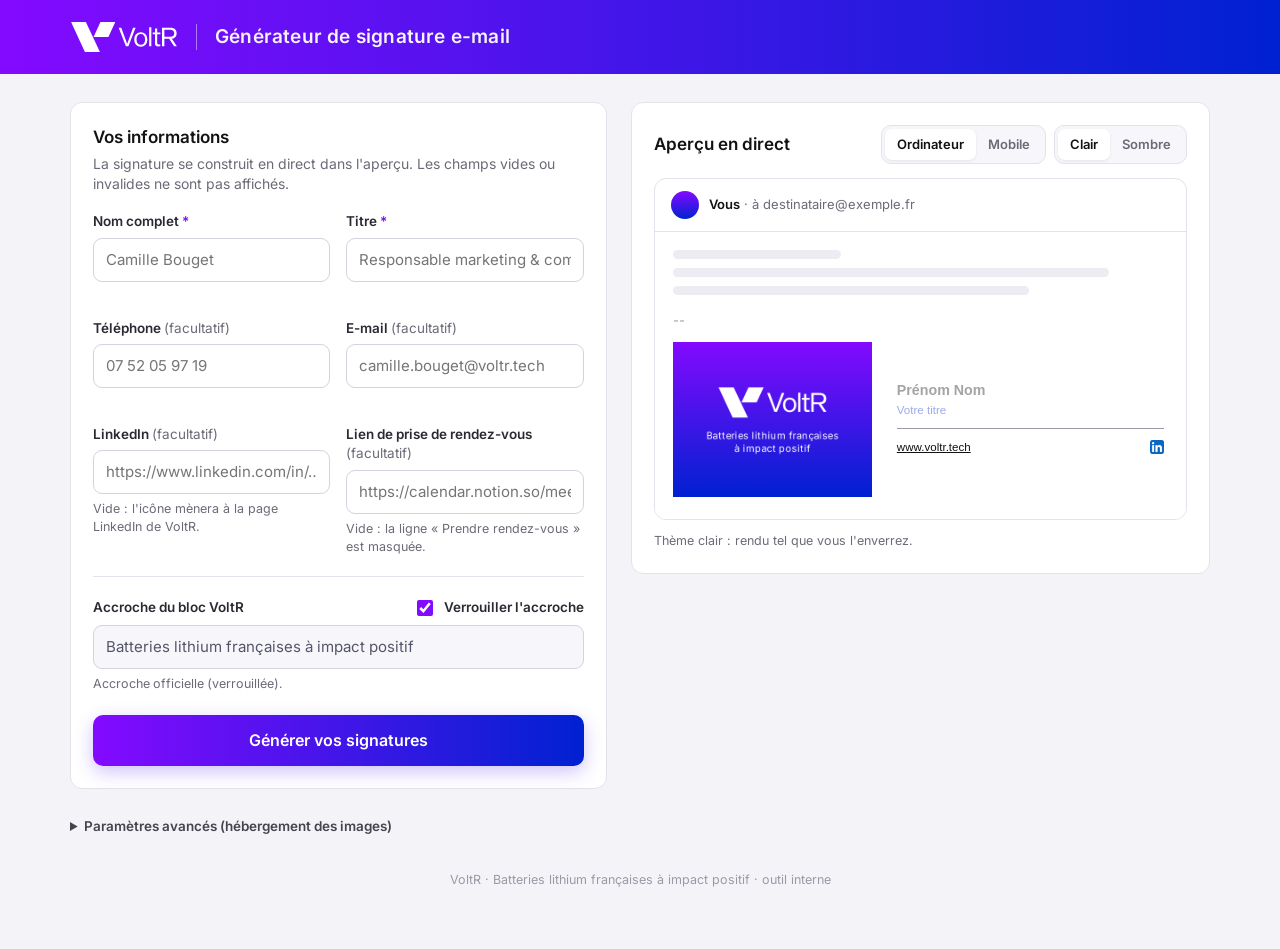
==== index.html @ ef60e215 "Générateur de signature e-mail VoltR - index.html autonome : formulaire, aperçu en direct (ordinateu" ====
<!doctype html>
<html lang="fr">
<head>
<meta charset="utf-8">
<meta name="viewport" content="width=device-width, initial-scale=1">
<title>VoltR · Générateur de signature</title>
<style id="embedded-fonts">
@font-face{font-family:"VoltR Inter";font-style:normal;font-weight:400;font-display:swap;src:url([data-uri]) format("woff2")}
@font-face{font-family:"VoltR Inter";font-style:normal;font-weight:600;font-display:swap;src:url([data-uri]) format("woff2")}
</style>
<link rel="icon" type="image/png" href="[data-uri]">
<style>
  :root{
    --violet:#840AFF; --blue:#0021D1; --ink:#121212;
    --grad:linear-gradient(180deg,#840AFF 0%,#0021D1 100%);
    --grad-h:linear-gradient(90deg,#840AFF 0%,#0021D1 100%);
    --bg:#F4F4F8; --card:#FFFFFF; --line:#E2E2EA; --muted:#6B6B78; --soft:#F7F7FB;
    --ok:#0E8A4F; --warn:#B25E00; --err:#C4221F;
    --radius:12px;
  }
  *{box-sizing:border-box}
  html,body{margin:0}
  body{background:var(--bg);color:var(--ink);font-family:"VoltR Inter",-apple-system,BlinkMacSystemFont,"Segoe UI",Helvetica,Arial,sans-serif;font-size:15px;line-height:1.45;-webkit-font-smoothing:antialiased}
  a{color:var(--blue)}
  button{font:inherit}

  /* ---------- Header ---------- */
  .top{background:var(--grad-h);color:#fff}
  .top-in{max-width:1180px;margin:0 auto;padding:22px 20px;display:flex;align-items:center;gap:18px;flex-wrap:wrap}
  .top svg{height:30px;width:auto;display:block}
  .top h1{margin:0;font-size:19px;font-weight:600;letter-spacing:.2px;opacity:.95}
  .top .sep{width:1px;height:26px;background:rgba(255,255,255,.45)}
  @media (max-width:560px){.top .sep{display:none}.top h1{font-size:17px}}

  /* ---------- Layout ---------- */
  .wrap{max-width:1180px;margin:0 auto;padding:28px 20px 60px}
  .grid{display:grid;grid-template-columns:minmax(0,1fr) minmax(0,1.08fr);gap:24px;align-items:start}
  @media (max-width:980px){.grid{grid-template-columns:minmax(0,1fr)}}
  .card{background:var(--card);border:1px solid var(--line);border-radius:var(--radius);padding:22px}
  .card h2{margin:0 0 4px;font-size:17px;font-weight:600}
  .card .lead{margin:0 0 18px;color:var(--muted);font-size:14px}
  .sticky{position:sticky;top:16px}
  @media (max-width:980px){.sticky{position:static}}

  /* ---------- Form ---------- */
  .fields{display:grid;grid-template-columns:1fr 1fr;gap:14px 16px}
  @media (max-width:560px){.fields{grid-template-columns:1fr}}
  .f{display:flex;flex-direction:column;gap:6px;min-width:0}
  .f.full{grid-column:1/-1}
  .f label{font-size:13.5px;font-weight:600;color:#2A2A33}
  .f label .req{color:var(--violet)}
  .f label .opt{font-weight:400;color:var(--muted)}
  .f input[type=text],.f input[type=email],.f input[type=tel],.f input[type=url]{width:100%;border:1px solid #D3D3DD;border-radius:9px;padding:10px 12px;font:inherit;color:var(--ink);background:#fff;transition:border-color .15s,box-shadow .15s}
  .f input:focus{outline:none;border-color:var(--violet);box-shadow:0 0 0 3px rgba(132,10,255,.14)}
  .f input:disabled{background:var(--soft);color:#55556A}
  .f input.bad{border-color:#E7A29F}
  .hint{font-size:12.5px;color:var(--muted);min-height:17px}
  .hint.ok{color:var(--ok)} .hint.warn{color:var(--warn)} .hint.err{color:var(--err)}
  .divider{height:1px;background:var(--line);margin:20px 0}
  .baseline-head{display:flex;align-items:center;justify-content:space-between;gap:12px;flex-wrap:wrap}
  .lock{display:inline-flex;align-items:center;gap:8px;font-size:13.5px;color:#2A2A33;cursor:pointer;user-select:none}
  .lock input{width:16px;height:16px;accent-color:var(--violet)}
  .counter{font-variant-numeric:tabular-nums}
  .host-status{margin-top:10px;padding:10px 12px;border-radius:9px;font-size:13px;display:none}
  .host-status.show{display:block}
  .host-status.warn{background:#FFF6E8;border:1px solid #F3D3A1;color:#6B3D00}
  .host-status.ok{background:#EAF7F0;border:1px solid #BFE5CF;color:#0B5A35}
  .host-status .row{display:flex;gap:10px;align-items:center;justify-content:space-between;flex-wrap:wrap;margin-top:6px}

  .btn{display:inline-flex;align-items:center;justify-content:center;gap:8px;border-radius:10px;border:1px solid #D3D3DD;background:#fff;color:var(--ink);padding:10px 14px;font-weight:600;font-size:14px;cursor:pointer;transition:transform .08s,box-shadow .15s,background .15s;text-decoration:none;white-space:nowrap}
  .btn:hover{background:var(--soft)}
  .btn:active{transform:translateY(1px)}
  .btn.primary{background:var(--grad-h);border:0;color:#fff;box-shadow:0 6px 18px rgba(66,20,230,.25)}
  .btn.primary:hover{filter:brightness(1.06)}
  .btn.big{width:100%;padding:14px 18px;font-size:16px;margin-top:22px}
  .btn.small{padding:7px 11px;font-size:13px}
  .btn svg{width:16px;height:16px}

  /* ---------- Preview ---------- */
  .pv-toolbar{display:flex;justify-content:space-between;align-items:center;gap:10px;flex-wrap:wrap;margin-bottom:14px}
  .seg{display:inline-flex;background:var(--soft);border:1px solid var(--line);border-radius:10px;padding:3px}
  .seg button{border:0;background:transparent;padding:6px 12px;border-radius:7px;font-size:13px;font-weight:600;color:var(--muted);cursor:pointer}
  .seg button[aria-pressed=true]{background:#fff;color:var(--ink);box-shadow:0 1px 3px rgba(0,0,0,.08)}
  .mail{border:1px solid var(--line);border-radius:12px;overflow:hidden;transition:background .25s,border-color .25s}
  .mail-head{display:flex;align-items:center;gap:10px;padding:12px 16px;border-bottom:1px solid var(--line);font-size:13px;color:var(--muted)}
  .mail-head .dot{width:28px;height:28px;border-radius:50%;background:var(--grad);flex:none}
  .mail-head b{color:var(--ink);font-weight:600}
  .mail-body{padding:18px 18px 22px;background:#fff;transition:background .25s}
  .mail-body .para{height:9px;border-radius:5px;background:#ECECF2;margin:0 0 9px}
  .mail-body .dash{color:#9A9AA6;margin:16px 0 12px;font-size:13px}
  .pv-scroll{overflow-x:auto}
  .pv-frame{display:block;margin:0 auto}
  .pv-frame.mobile{width:360px;max-width:100%;border:1px solid var(--line);border-radius:22px;padding:18px 8px;background:inherit}
  .mail.dark{background:#1B1B1F;border-color:#2C2C33}
  .mail.dark .mail-head{border-color:#2C2C33;color:#9A9AA6}
  .mail.dark .mail-head b{color:#EDEDF2}
  .mail.dark .mail-body{background:#1F1F23}
  .mail.dark .mail-body .para{background:#2E2E36}
  .mail.dark .pv-frame.mobile{border-color:#34343C}
  /* Simulation of the colour adaptation performed by Outlook / Spark / Apple Mail in dark mode */
  .mail.dark [data-r=ink],.mail.dark [data-r=ink] a{color:#EDEDF2 !important}
  .mail.dark [data-r=title]{color:#A7B4FF !important}
  .mail.dark [data-r=rule]{border-color:#6E6E7C !important}
  .pv-note{margin:12px 0 0;font-size:12.5px;color:var(--muted)}
  @keyframes appear{from{opacity:0;transform:translateY(4px)}to{opacity:1;transform:none}}
  .pv-new{animation:appear .35s ease-out}
  .ph{opacity:.38}

  /* ---------- Results ---------- */
  #results{margin-top:28px;display:none}
  #results.show{display:block;animation:appear .4s ease-out}
  .tabs{display:flex;gap:6px;flex-wrap:wrap;border-bottom:1px solid var(--line);margin:0 0 18px}
  .tabs button{border:0;background:transparent;padding:10px 14px;font-weight:600;font-size:14px;color:var(--muted);cursor:pointer;border-bottom:2px solid transparent;margin-bottom:-1px}
  .tabs button[aria-selected=true]{color:var(--ink);border-bottom-color:var(--violet)}
  .client-block{display:grid;grid-template-columns:minmax(0,1.35fr) minmax(0,1fr);gap:22px;padding:18px 0;border-top:1px solid var(--line)}
  .client-block:first-child{border-top:0;padding-top:4px}
  @media (max-width:760px){.client-block{grid-template-columns:1fr}}
  .client-block h3{margin:0 0 8px;font-size:15.5px}
  .client-block ol{margin:0;padding-left:20px}
  .client-block li{margin:0 0 6px}
  .client-block .tip{margin:10px 0 0;padding:9px 12px;background:var(--soft);border-radius:9px;font-size:13px;color:#44444F}
  .actions{display:flex;flex-direction:column;gap:9px;align-items:stretch}
  .actions .desc{font-size:12.5px;color:var(--muted);margin:-4px 0 4px}
  kbd{font-family:inherit;font-size:12px;border:1px solid #D3D3DD;border-bottom-width:2px;border-radius:5px;padding:0 5px;background:#fff}
  code{font-family:ui-monospace,SFMono-Regular,Menlo,Consolas,monospace;font-size:12.5px;background:var(--soft);padding:1px 5px;border-radius:5px}
  textarea.code{width:100%;min-height:220px;font-family:ui-monospace,SFMono-Regular,Menlo,Consolas,monospace;font-size:12px;border:1px solid #D3D3DD;border-radius:9px;padding:10px;resize:vertical;color:#2A2A33;background:var(--soft)}
  .banner{display:none;margin:0 0 16px;padding:12px 14px;border-radius:10px;background:#FFF6E8;border:1px solid #F3D3A1;color:#6B3D00;font-size:13.5px}
  .banner.show{display:block}

  /* ---------- Footer / advanced ---------- */
  details.adv{margin-top:28px;font-size:13.5px;color:var(--muted)}
  details.adv summary{cursor:pointer;font-weight:600;color:#44444F}
  details.adv .in{margin-top:12px;display:grid;gap:10px;max-width:760px}
  details.adv .row{display:flex;gap:8px;flex-wrap:wrap}
  details.adv input{flex:1;min-width:260px;border:1px solid #D3D3DD;border-radius:9px;padding:9px 11px;font:inherit;font-size:13.5px}
  footer{margin-top:34px;text-align:center;color:#9A9AA6;font-size:12.5px}

  .toast{position:fixed;left:50%;bottom:24px;transform:translate(-50%,20px);background:#15151A;color:#fff;padding:11px 16px;border-radius:10px;font-size:14px;font-weight:600;opacity:0;pointer-events:none;transition:opacity .2s,transform .2s;z-index:10;max-width:calc(100% - 32px)}
  .toast.show{opacity:1;transform:translate(-50%,0)}
  .toast.err{background:var(--err)}
  .sr{position:absolute;left:-9999px}
</style>
</head>
<body>

<header class="top">
  <div class="top-in">
    <svg viewBox="0 0 1271.3 353.1" role="img" aria-label="VoltR"><use href="#voltr-logo"/></svg>
    <span class="sep" aria-hidden="true"></span>
    <h1>Générateur de signature e-mail</h1>
  </div>
</header>

<svg width="0" height="0" style="position:absolute" aria-hidden="true">
  <defs>
    <clipPath id="voltr-clip"><rect x="13.4" y="1.4" width="524.1" height="350.4"/></clipPath>
    <g id="voltr-logo" fill="#fff">
      <path id="voltr-word"/>
      <g clip-path="url(#voltr-clip)"><path id="voltr-emb1"/><path id="voltr-emb2"/></g>
    </g>
  </defs>
</svg>

<main class="wrap">
  <div class="grid">
    <!-- ================= FORM ================= -->
    <section class="card" aria-labelledby="form-title">
      <h2 id="form-title">Vos informations</h2>
      <p class="lead">La signature se construit en direct dans l'aperçu. Les champs vides ou invalides ne sont pas affichés.</p>

      <form id="form" novalidate autocomplete="on">
        <div class="fields">
          <div class="f">
            <label for="name">Nom complet <span class="req">*</span></label>
            <input type="text" id="name" name="name" maxlength="40" placeholder="Camille Bouget" autocomplete="name" required>
            <div class="hint" id="h-name"></div>
          </div>
          <div class="f">
            <label for="title">Titre <span class="req">*</span></label>
            <input type="text" id="title" name="title" maxlength="60" placeholder="Responsable marketing & communication" autocomplete="organization-title" required>
            <div class="hint" id="h-title"></div>
          </div>
          <div class="f">
            <label for="phone">Téléphone <span class="opt">(facultatif)</span></label>
            <input type="tel" id="phone" name="phone" maxlength="24" placeholder="07 52 05 97 19" autocomplete="tel">
            <div class="hint" id="h-phone"></div>
          </div>
          <div class="f">
            <label for="email">E-mail <span class="opt">(facultatif)</span></label>
            <input type="email" id="email" name="email" maxlength="80" placeholder="camille.bouget@voltr.tech" autocomplete="email">
            <div class="hint" id="h-email"></div>
          </div>
          <div class="f">
            <label for="linkedin">LinkedIn <span class="opt">(facultatif)</span></label>
            <input type="url" id="linkedin" name="linkedin" maxlength="200" placeholder="https://www.linkedin.com/in/…">
            <div class="hint" id="h-linkedin"></div>
          </div>
          <div class="f">
            <label for="rdv">Lien de prise de rendez-vous <span class="opt">(facultatif)</span></label>
            <input type="url" id="rdv" name="rdv" maxlength="300" placeholder="https://calendar.notion.so/meet/…">
            <div class="hint" id="h-rdv"></div>
          </div>
        </div>

        <div class="divider"></div>

        <div class="f full">
          <div class="baseline-head">
            <label for="baseline">Accroche du bloc VoltR</label>
            <label class="lock"><input type="checkbox" id="lock" checked> Verrouiller l'accroche</label>
          </div>
          <input type="text" id="baseline" name="baseline" disabled>
          <div class="hint" id="h-baseline"></div>
          <div class="host-status" id="baseline-status" role="status"></div>
        </div>

        <button type="submit" class="btn primary big" id="generate">Générer vos signatures</button>
      </form>
    </section>

    <!-- ================= PREVIEW ================= -->
    <section class="card sticky" aria-labelledby="pv-title">
      <div class="pv-toolbar">
        <h2 id="pv-title" style="margin:0">Aperçu en direct</h2>
        <div style="display:flex;gap:8px;flex-wrap:wrap">
          <div class="seg" role="group" aria-label="Format">
            <button type="button" data-device="desktop" aria-pressed="true">Ordinateur</button>
            <button type="button" data-device="mobile" aria-pressed="false">Mobile</button>
          </div>
          <div class="seg" role="group" aria-label="Thème">
            <button type="button" data-theme="light" aria-pressed="true">Clair</button>
            <button type="button" data-theme="dark" aria-pressed="false">Sombre</button>
          </div>
        </div>
      </div>
      <div class="mail" id="mail">
        <div class="mail-head"><span class="dot"></span><div><b id="pv-from">Vous</b> · à destinataire@exemple.fr</div></div>
        <div class="mail-body">
          <div class="para" style="width:34%"></div>
          <div class="para" style="width:88%"></div>
          <div class="para" style="width:72%"></div>
          <div class="dash">--</div>
          <div class="pv-scroll"><div class="pv-frame" id="pv-frame"></div></div>
        </div>
      </div>
      <p class="pv-note" id="pv-note">Thème clair : rendu tel que vous l'enverrez.</p>
    </section>
  </div>

  <!-- ================= RESULTS ================= -->
  <section class="card" id="results" aria-labelledby="res-title">
    <h2 id="res-title">Installer votre signature</h2>
    <p class="lead">Choisissez votre messagerie. Chaque bouton copie une version adaptée à cet environnement ; il ne reste qu'à la coller en suivant le guide.</p>
    <div class="banner" id="host-banner"></div>
    <div class="tabs" role="tablist" id="tabs"></div>
    <div id="panels"></div>
  </section>

  <details class="adv" id="adv">
    <summary>Paramètres avancés (hébergement des images)</summary>
    <div class="in">
      <div>Les images de la signature (bloc VoltR, icône LinkedIn) doivent être hébergées en ligne : les messageries ne savent pas afficher des images intégrées dans une signature. Adresse utilisée actuellement :</div>
      <div class="row">
        <input type="url" id="asset-base" spellcheck="false" aria-label="Adresse du dossier d'images">
        <button type="button" class="btn small" id="asset-save">Enregistrer</button>
        <button type="button" class="btn small" id="asset-reset">Par défaut</button>
      </div>
      <div class="hint" id="asset-status"></div>
      <div class="row">
        <button type="button" class="btn small" id="dl-default-block">Télécharger le bloc par défaut (PNG)</button>
        <button type="button" class="btn small" id="dl-icon">Télécharger l'icône LinkedIn (PNG)</button>
      </div>
    </div>
  </details>

  <footer>VoltR · Batteries lithium françaises à impact positif · outil interne</footer>
</main>

<div class="toast" id="toast" role="status" aria-live="polite"></div>

<script>
(function(){
'use strict';

/* =====================================================================
   CONFIGURATION
   ===================================================================== */
var CFG = {
  DEFAULT_BASELINE: 'Batteries lithium françaises à impact positif',
  BASELINE_MAX: 52,
  WEBSITE_URL: 'https://www.voltr.tech',
  WEBSITE_LABEL: 'www.voltr.tech',
  LINKEDIN_COMPANY: 'https://www.linkedin.com/company/voltr/home/',
  RDV_LABEL: 'Prendre rendez-vous',
  // Used when the page is opened as a local file (or from localhost).
  // When the page is served from a real web host (GitHub Pages, voltr.tech…)
  // the images are taken from the "assets/" folder next to the page.
  FALLBACK_ASSET_BASE: 'https://giageniusgui.github.io/VoltR-Signature-Generator/assets/',
  BLOCK_FILE: 'signature-block.png',
  CUSTOM_BLOCK_DIR: 'blocks/',
  ICON_FILE: 'linkedin.png',
  C: { ink:'#121212', title:'#0021D1', rule:'#9C9CA8', violet:'#840AFF', blue:'#0021D1', linkedin:'#0A66C2' },
  FONT_STD: "'Helvetica Neue',Helvetica,Arial,sans-serif",
  FONT_OUTLOOK: "Arial,'Helvetica Neue',Helvetica,sans-serif",
  // Layout, in CSS pixels. Images are rendered at 2x (block) / 3x (icon) for sharp display.
  DESKTOP: { imgW:224, imgH:175, gap:28, colW:300, name:16, nameLH:20, title:13, titleLH:17, text:13, textLH:20, icon:16 },
  COMPACT: { imgW:128, imgH:100, gap:16, colW:200, name:15, nameLH:19, title:12, titleLH:16, text:12, textLH:18, icon:16 }
};

/* VoltR logo (brand kit: logo_blanc_horizontal.svg), viewBox 0 0 1271.3 353.1 */
var LOGO = {
  vbW:1271.3, vbH:353.1,
  word:'M772.2,66.3l-84.5,220.1h-29.9l-84.8-220.1h30.5l69.1,188.4h.9l68.8-188.4h29.9ZM833.6,120.5c45.9,0,76.8,33.3,76.8,84.8s-30.8,84.8-76.8,84.8-76.8-33.3-76.8-84.8,30.8-84.8,76.8-84.8ZM833.6,268.9c30.2,0,50.3-23.7,50.3-63.5s-20-63.2-50.3-63.2-50.6,23.7-50.6,63.2,20.3,63.5,50.6,63.5ZM931.9,63.2h25.6v223.2h-25.6V63.2ZM1046.2,264.5c4.6,0,12.3,0,16.3-.3v22.5c-4,.3-13.3.6-21.3.6-29,0-40.7-7.4-40.7-35.8v-107.3h-26.8v-20h26.8v-46.6h25.9v46.6h37.6v20h-37.6v100.8c0,16,5.2,19.4,19.7,19.4h.1ZM1225.2,286.4l-57.7-89.1h-56.7v89.1h-27.7V66.3h99c47.2,0,73.4,25,73.4,65.7s-20,58.9-56.7,64.1l59.2,90.3h-32.8ZM1110.8,173.9h67.5c31.4,0,48.7-14.2,48.7-41.9s-17.3-41.9-48.7-41.9h-67.5v83.9h0Z',
  emb1:'M12.7,1.4h174.1l165.3,350.4h-176.5L12.7,1.4Z',
  emb2:'M358.4,1.4h174.7l-81,174.3h-174.7L358.4,1.4Z',
  clip:[13.4,1.4,524.1,350.4]
};
/* LinkedIn "in" glyph, 24x24 grid */
var LI_GLYPH = 'M20.447 20.452h-3.554v-5.569c0-1.328-.027-3.037-1.852-3.037-1.853 0-2.136 1.445-2.136 2.939v5.667H9.351V9h3.414v1.561h.046c.477-.9 1.637-1.85 3.37-1.85 3.601 0 4.267 2.37 4.267 5.455v6.286zM5.337 7.433c-1.144 0-2.063-.926-2.063-2.065 0-1.138.92-2.063 2.063-2.063 1.14 0 2.064.925 2.064 2.063 0 1.139-.925 2.065-2.064 2.065zm1.782 13.019H3.555V9h3.564v11.452z';

document.getElementById('voltr-word').setAttribute('d', LOGO.word);
document.getElementById('voltr-emb1').setAttribute('d', LOGO.emb1);
document.getElementById('voltr-emb2').setAttribute('d', LOGO.emb2);

/* =====================================================================
   HELPERS
   ===================================================================== */
function $(id){ return document.getElementById(id); }
function esc(s){ return String(s).replace(/&/g,'&amp;').replace(/</g,'&lt;').replace(/>/g,'&gt;').replace(/"/g,'&quot;').replace(/'/g,'&#39;'); }
function clean(s){ return String(s||'').normalize('NFC').replace(/\s+/g,' ').trim(); }
function store(k,v){ try{ if(v===null) localStorage.removeItem(k); else localStorage.setItem(k,v); }catch(e){} }
function load(k){ try{ return localStorage.getItem(k); }catch(e){ return null; } }
function hash8(s){ // FNV-1a 32 bits
  var h = 0x811c9dc5;
  for (var i=0;i<s.length;i++){ h ^= s.charCodeAt(i); h = Math.imul(h, 0x01000193) >>> 0; }
  return ('0000000'+h.toString(16)).slice(-8);
}
function slug(s){ return clean(s).normalize('NFD').replace(/[̀-ͯ]/g,'').replace(/[^A-Za-z0-9]+/g,'-').replace(/^-|-$/g,'') || 'signature'; }

/* ---------- Field normalisation / validation ---------- */
function parsePhone(raw){
  var v = clean(raw); if(!v) return {state:'empty'};
  var d = v.replace(/[\s.\-()\/]/g,'');
  if (/^0033/.test(d)) d = '+' + d.slice(2);
  var m;
  if ((m = d.match(/^0([1-9]\d{8})$/)) || (m = d.match(/^\+33\(?0?\)?([1-9]\d{8})$/))){
    var n = m[1];
    return {state:'ok', display:'+33 '+n[0]+' '+n.slice(1,3)+' '+n.slice(3,5)+' '+n.slice(5,7)+' '+n.slice(7,9), href:'tel:+33'+n};
  }
  if (/^\+[1-9]\d{6,14}$/.test(d)) return {state:'ok', display:v, href:'tel:'+d};
  return {state:'bad'};
}
function parseEmail(raw){
  var v = clean(raw).replace(/\s/g,''); if(!v) return {state:'empty'};
  if (/^[^\s@<>"',;]+@[^\s@<>"',;]+\.[A-Za-z]{2,}$/.test(v)) return {state:'ok', display:v.toLowerCase(), href:'mailto:'+v.toLowerCase()};
  return {state:'bad'};
}
function parseUrl(raw){
  var v = clean(raw).replace(/\s/g,''); if(!v) return null;
  if (!/^[a-z][a-z0-9+.\-]*:\/\//i.test(v)) v = 'https://' + v;
  try{
    var u = new URL(v);
    if (!/^https?:$/.test(u.protocol)) return null;
    if (!/^[a-z0-9.\-]+\.[a-z]{2,}$/i.test(u.hostname)) return null;
    return u;
  }catch(e){ return null; }
}
function parseLinkedin(raw){
  var v = clean(raw); if(!v) return {state:'empty', href:CFG.LINKEDIN_COMPANY};
  var u = parseUrl(v);
  if (u && /(^|\.)linkedin\.com$/i.test(u.hostname)){
    var m = u.pathname.match(/^\/in\/([^\/?#]+)\/?/i);
    if (m && m[1].length>=3) return {state:'ok', href:'https://www.linkedin.com/in/'+m[1]+'/'};
  }
  return {state:'bad', href:CFG.LINKEDIN_COMPANY};
}
function parseRdv(raw){
  var v = clean(raw); if(!v) return {state:'empty'};
  var u = parseUrl(v);
  return u ? {state:'ok', href:u.href} : {state:'bad'};
}

/* =====================================================================
   IMAGE RENDERING (block + LinkedIn icon) — same code used by
   tools/build-assets.cjs to produce the hosted PNG files.
   ===================================================================== */
var FONT_FAMILY = '"VoltR Inter"';
var fontsReady = (document.fonts && document.fonts.load)
  ? Promise.all([document.fonts.load('400 11px '+FONT_FAMILY), document.fonts.load('600 11px '+FONT_FAMILY)]).catch(function(){})
  : Promise.resolve();

function wrapLines(ctx, text, maxW){
  var words = text.split(' '), lines = [], cur = '';
  for (var i=0;i<words.length;i++){
    var t = cur ? cur+' '+words[i] : words[i];
    if (ctx.measureText(t).width <= maxW || !cur) cur = t; else { lines.push(cur); cur = words[i]; }
  }
  if (cur) lines.push(cur);
  return lines;
}
function balance(ctx, text, maxW){
  // Prefer two balanced lines (like the brand layout) over one long line.
  var lines = wrapLines(ctx, text, maxW);
  if (lines.length === 2){
    var words = text.split(' '), best = null;
    for (var k=1;k<words.length;k++){
      var a = words.slice(0,k).join(' '), b = words.slice(k).join(' ');
      var wa = ctx.measureText(a).width, wb = ctx.measureText(b).width;
      if (wa>maxW || wb>maxW) continue;
      // French typography: never end a line on a short word ("à", "et", "de"…);
      // slight preference for a longer first line, as in the brand layout.
      var score = Math.abs(wa-wb) + (wa>=wb ? 0 : 12) + (/(^|\s)\S{1,2}$/.test(a) ? 1000 : 0);
      if (!best || score<best.s) best = {s:score, l:[a,b]};
    }
    if (best) lines = best.l;
  }
  return lines;
}

function renderBlock(baseline, scale){
  scale = scale || 2;
  var W = CFG.DESKTOP.imgW, H = CFG.DESKTOP.imgH;
  var c = document.createElement('canvas'); c.width = W*scale; c.height = H*scale;
  var ctx = c.getContext('2d'); ctx.scale(scale, scale);
  var g = ctx.createLinearGradient(0,0,0,H); g.addColorStop(0,CFG.C.violet); g.addColorStop(1,CFG.C.blue);
  ctx.fillStyle = g; ctx.fillRect(0,0,W,H);

  var text = clean(baseline) || CFG.DEFAULT_BASELINE;
  var size = 11, lh = 14.5, maxW = 176, lines;
  ctx.textBaseline = 'alphabetic'; ctx.textAlign = 'center';
  for (;;){
    ctx.font = '400 '+size+'px '+FONT_FAMILY+', Helvetica, Arial, sans-serif';
    if ('letterSpacing' in ctx) ctx.letterSpacing = (size*0.02).toFixed(2)+'px';
    lines = balance(ctx, text, maxW);
    if (lines.length<=2 || size<=9.5) break;
    size -= 0.5; lh = size*1.32;
  }
  lines = lines.slice(0,3);

  var logoW = 124, logoH = logoW*LOGO.vbH/LOGO.vbW, gap = 13;
  var total = logoH + gap + lines.length*lh - (lh-size);
  var y0 = Math.round((H-total)/2);

  ctx.save();
  ctx.translate((W-logoW)/2, y0); ctx.scale(logoW/LOGO.vbW, logoW/LOGO.vbW);
  ctx.fillStyle = '#fff';
  ctx.fill(new Path2D(LOGO.word));
  ctx.beginPath(); ctx.rect(LOGO.clip[0],LOGO.clip[1],LOGO.clip[2],LOGO.clip[3]); ctx.clip();
  ctx.fill(new Path2D(LOGO.emb1)); ctx.fill(new Path2D(LOGO.emb2));
  ctx.restore();

  ctx.fillStyle = '#fff';
  var ty = y0 + logoH + gap + size;
  for (var i=0;i<lines.length;i++) ctx.fillText(lines[i], W/2, ty + i*lh);
  return c.toDataURL('image/png');
}

function renderIcon(scale){
  scale = scale || 3;
  var S = CFG.DESKTOP.icon, c = document.createElement('canvas'); c.width = c.height = S*scale;
  var ctx = c.getContext('2d'); var k = S*scale/24; ctx.scale(k,k);
  ctx.fillStyle = CFG.C.linkedin;
  ctx.beginPath();
  if (ctx.roundRect) ctx.roundRect(0,0,24,24,4); else ctx.rect(0,0,24,24);
  ctx.fill();
  ctx.fillStyle = '#fff'; ctx.fill(new Path2D(LI_GLYPH));
  return c.toDataURL('image/png');
}

/* =====================================================================
   ASSET HOSTING
   ===================================================================== */
function detectAssetBase(){
  var saved = load('voltr.assetBase');
  if (saved) return saved;
  var l = window.location;
  if (/^https?:$/.test(l.protocol) && !/^(localhost|127\.|0\.0\.0\.0|\[::1\])/.test(l.hostname)){
    return l.href.replace(/[#?].*$/,'').replace(/[^\/]*$/,'') + 'assets/';
  }
  return CFG.FALLBACK_ASSET_BASE;
}
var assetBase = detectAssetBase();
function normBase(b){ b = clean(b); return b && !/\/$/.test(b) ? b+'/' : b; }
function isDefaultBaseline(b){ return clean(b) === CFG.DEFAULT_BASELINE; }
function blockFile(b){ return isDefaultBaseline(b) ? CFG.BLOCK_FILE : CFG.CUSTOM_BLOCK_DIR + 'b-' + hash8(clean(b)) + '.png'; }
function blockUrl(b){ return assetBase + blockFile(b); }
function iconUrl(){ return assetBase + CFG.ICON_FILE; }
var probeCache = {};
function probe(url){
  if (!probeCache[url]) probeCache[url] = new Promise(function(res){
    var i = new Image(); var t = setTimeout(function(){ res(false); }, 8000);
    i.onload = function(){ clearTimeout(t); res(true); };
    i.onerror = function(){ clearTimeout(t); delete probeCache[url]; res(false); };
    i.src = url + (url.indexOf('?')<0 ? '?' : '&') + 'probe=' + Date.now();
  });
  return probeCache[url];
}

/* =====================================================================
   SIGNATURE BUILDERS
   ===================================================================== */
function readModel(){
  var baseline = $('lock').checked ? CFG.DEFAULT_BASELINE : (clean($('baseline').value) || CFG.DEFAULT_BASELINE);
  return {
    name: clean($('name').value),
    title: clean($('title').value),
    phone: parsePhone($('phone').value),
    email: parseEmail($('email').value),
    linkedin: parseLinkedin($('linkedin').value),
    rdv: parseRdv($('rdv').value),
    baseline: baseline
  };
}

/*
  opts: layout (CFG.DESKTOP | CFG.COMPACT), font, img, icon,
        preview (adds data-r markers + placeholders for the live preview)
*/
function buildHtml(m, opts){
  var L = opts.layout, F = opts.font, C = CFG.C, P = !!opts.preview;
  var r = function(role){ return P ? ' data-r="'+role+'"' : ''; };
  var k = function(key){ return P ? ' data-k="'+key+'"' : ''; };
  var name = m.name, title = m.title, ph = {};
  if (P){
    if (!name){ name = 'Prénom Nom'; ph.name = true; }
    if (!title){ title = 'Votre titre'; ph.title = true; }
  }
  var alt = 'VoltR – ' + m.baseline;
  var baseText = 'font-family:'+F+';';
  var linkPlain = 'color:'+C.ink+';text-decoration:none;';
  var linkUnder = 'color:'+C.ink+';text-decoration:underline;';

  var lines = [];
  if (m.phone.state==='ok') lines.push({k:'phone', h:'<a href="'+esc(m.phone.href)+'" style="'+linkPlain+'"'+r('ink')+'>'+esc(m.phone.display)+'</a>'});
  if (m.email.state==='ok') lines.push({k:'email', h:'<a href="'+esc(m.email.href)+'" style="'+linkPlain+'"'+r('ink')+'>'+esc(m.email.display)+'</a>'});
  lines.push({k:'web', h:'<a href="'+CFG.WEBSITE_URL+'" target="_blank" style="'+linkUnder+'"'+r('ink')+'>'+CFG.WEBSITE_LABEL+'</a>'});
  if (m.rdv.state==='ok') lines.push({k:'rdv', h:'<a href="'+esc(m.rdv.href)+'" target="_blank" style="'+linkUnder+'"'+r('ink')+'>'+CFG.RDV_LABEL+'</a>'});

  var contact = lines.map(function(l){ return P ? '<span'+k(l.k)+'>'+l.h+'</span>' : l.h; }).join('<br>');

  var tbl = 'border="0" cellpadding="0" cellspacing="0" role="presentation"';
  var tStyle = 'border-collapse:collapse;mso-table-lspace:0pt;mso-table-rspace:0pt;';

  return ''
  + '<table '+tbl+' style="'+tStyle+baseText+'">'
  +  '<tr>'
  +   '<td width="'+L.imgW+'" valign="middle" style="width:'+L.imgW+'px;padding:0;vertical-align:middle;">'
  +    '<a href="'+CFG.WEBSITE_URL+'" target="_blank" style="text-decoration:none;">'
  +     '<img src="'+esc(opts.img)+'" width="'+L.imgW+'" height="'+L.imgH+'" alt="'+esc(alt)+'" style="display:block;width:'+L.imgW+'px;height:'+L.imgH+'px;max-width:'+L.imgW+'px;border:0;outline:none;text-decoration:none;">'
  +    '</a>'
  +   '</td>'
  +   '<td width="'+L.gap+'" style="width:'+L.gap+'px;min-width:'+L.gap+'px;font-size:0;line-height:0;">&nbsp;</td>'
  +   '<td width="'+L.colW+'" valign="middle" style="width:'+L.colW+'px;padding:0;vertical-align:middle;">'
  +    '<table '+tbl+' width="'+L.colW+'" style="'+tStyle+'width:'+L.colW+'px;">'
  +     '<tr><td style="padding:0 0 4px 0;'+baseText+'font-size:'+L.name+'px;line-height:'+L.nameLH+'px;font-weight:bold;color:'+C.ink+';"'+r('ink')+'>'
  +       (P ? '<span'+k('name')+(ph.name?' class="ph"':'')+'>'+esc(name)+'</span>' : esc(name))
  +     '</td></tr>'
  +     '<tr><td style="padding:0 0 11px 0;border-bottom:1px solid '+C.rule+';'+baseText+'font-size:'+L.title+'px;line-height:'+L.titleLH+'px;color:'+C.title+';"'+r('title')+'>'
  +       (P ? '<span'+k('title')+(ph.title?' class="ph"':'')+'>'+esc(title)+'</span>' : esc(title))
  +       (P ? '<span data-r="rule" style="display:none"></span>' : '')
  +     '</td></tr>'
  +     '<tr><td style="padding:11px 0 0 0;">'
  +      '<table '+tbl+' width="100%" style="'+tStyle+'width:100%;">'
  +       '<tr>'
  +        '<td valign="bottom" style="vertical-align:bottom;'+baseText+'font-size:'+L.text+'px;line-height:'+L.textLH+'px;color:'+C.ink+';"'+r('ink')+'>'+contact+'</td>'
  +        '<td width="'+L.icon+'" align="right" valign="bottom" style="width:'+L.icon+'px;vertical-align:bottom;text-align:right;padding:0 0 3px 0;">'
  +         '<a href="'+esc(m.linkedin.href)+'" target="_blank" style="text-decoration:none;">'
  +          '<img src="'+esc(opts.icon)+'" width="'+L.icon+'" height="'+L.icon+'" alt="LinkedIn" style="display:block;width:'+L.icon+'px;height:'+L.icon+'px;border:0;outline:none;">'
  +         '</a>'
  +        '</td>'
  +       '</tr>'
  +      '</table>'
  +     '</td></tr>'
  +    '</table>'
  +   '</td>'
  +  '</tr>'
  + '</table>';
}

function buildText(m){
  var out = [m.name, m.title, '', 'VoltR – ' + m.baseline];
  if (m.phone.state==='ok') out.push(m.phone.display);
  if (m.email.state==='ok') out.push(m.email.display);
  out.push(CFG.WEBSITE_LABEL);
  if (m.rdv.state==='ok') out.push(CFG.RDV_LABEL + ' : ' + m.rdv.href);
  out.push('LinkedIn : ' + m.linkedin.href);
  return out.join('\n');
}

function variant(m, kind){
  var img = blockUrl(m.baseline), icon = iconUrl();
  if (kind==='outlook') return buildHtml(m, {layout:CFG.DESKTOP, font:CFG.FONT_OUTLOOK, img:img, icon:icon});
  if (kind==='compact') return buildHtml(m, {layout:CFG.COMPACT, font:CFG.FONT_STD, img:img, icon:icon});
  return buildHtml(m, {layout:CFG.DESKTOP, font:CFG.FONT_STD, img:img, icon:icon});
}
function htmlDocument(m, body){
  return '<!DOCTYPE html>\n<html lang="fr">\n<head>\n<meta http-equiv="Content-Type" content="text/html; charset=utf-8">\n<title>Signature VoltR – '+esc(m.name)+'</title>\n</head>\n<body style="margin:0;padding:0;">\n'+body+'\n</body>\n</html>\n';
}

/* =====================================================================
   LIVE PREVIEW
   ===================================================================== */
var state = { device: window.innerWidth < 600 ? 'mobile' : 'desktop', theme:'light', generated:false };
var localBlock = { text:null, url:null }, localIcon = null, prevKeys = {};

function previewBlock(baseline){
  if (localBlock.text !== baseline){ localBlock.text = baseline; localBlock.url = renderBlock(baseline, 2); }
  return localBlock.url;
}

function renderPreview(){
  var m = readModel();
  var L = state.device==='mobile' ? CFG.COMPACT : CFG.DESKTOP;
  var html = buildHtml(m, {layout:L, font:CFG.FONT_STD, img:previewBlock(m.baseline), icon:localIcon || (localIcon = renderIcon(3)), preview:true});
  var frame = $('pv-frame');
  frame.className = 'pv-frame' + (state.device==='mobile' ? ' mobile' : '');
  frame.innerHTML = html;
  var keys = {};
  frame.querySelectorAll('[data-k]').forEach(function(el){
    var key = el.getAttribute('data-k') + (el.classList.contains('ph') ? ':ph' : '');
    keys[key] = true;
    if (!prevKeys[key]) el.classList.add('pv-new');
  });
  prevKeys = keys;
  $('pv-from').textContent = m.name || 'Vous';
  fitPreview();
}
/* Scale the preview down when the column is narrower than the real signature. */
function fitPreview(){
  var frame = $('pv-frame'), box = frame.parentNode;
  frame.style.zoom = '';
  var need = frame.scrollWidth, avail = box.clientWidth;
  if (need > avail && avail > 0) frame.style.zoom = String(Math.max(0.5, Math.floor(avail/need*100)/100));
}
window.addEventListener('resize', fitPreview);

/* =====================================================================
   FORM FEEDBACK
   ===================================================================== */
function hint(id, cls, text){ var h = $('h-'+id); h.className = 'hint' + (cls ? ' '+cls : ''); h.textContent = text || ''; $(id) && $(id).classList.toggle('bad', cls==='err'); }

function updateHints(showRequired){
  var m = readModel();
  hint('name', !m.name && showRequired ? 'err' : '', !m.name && showRequired ? 'Champ obligatoire.' : '');
  hint('title', !m.title && showRequired ? 'err' : '', !m.title && showRequired ? 'Champ obligatoire.' : '');
  hint('phone', m.phone.state==='bad' ? 'warn' : m.phone.state==='ok' ? 'ok' : '',
    m.phone.state==='bad' ? 'Numéro non reconnu : il ne sera pas affiché.' : m.phone.state==='ok' ? 'Affiché : ' + m.phone.display : '');
  hint('email', m.email.state==='bad' ? 'warn' : '', m.email.state==='bad' ? 'Adresse invalide : elle ne sera pas affichée.' : '');
  hint('linkedin', m.linkedin.state==='ok' ? 'ok' : m.linkedin.state==='bad' ? 'warn' : '',
    m.linkedin.state==='ok' ? 'Lien vers votre profil.' :
    m.linkedin.state==='bad' ? 'Profil non reconnu (format linkedin.com/in/…) : l\'icône mènera à la page VoltR.' :
    'Vide : l\'icône mènera à la page LinkedIn de VoltR.');
  hint('rdv', m.rdv.state==='bad' ? 'warn' : '', m.rdv.state==='bad' ? 'Lien invalide : « Prendre rendez-vous » ne sera pas affiché.' : m.rdv.state==='empty' ? 'Vide : la ligne « Prendre rendez-vous » est masquée.' : '');
  var b = $('baseline').value.length;
  hint('baseline', '', $('lock').checked ? 'Accroche officielle (verrouillée).' : b + ' / ' + CFG.BASELINE_MAX + ' caractères');
  $('h-baseline').classList.add('counter');
  return !!(m.name && m.title);
}

/* Custom baseline: the image must exist on the host for recipients to see it. */
var statusSeq = 0;
function updateBaselineStatus(){
  var m = readModel(), box = $('baseline-status'), seq = ++statusSeq;
  if (isDefaultBaseline(m.baseline)){ box.className = 'host-status'; box.innerHTML = ''; return; }
  var file = blockFile(m.baseline), url = blockUrl(m.baseline);
  box.className = 'host-status show warn';
  box.innerHTML = 'Vérification de l\'image hébergée…';
  probe(url).then(function(ok){
    if (seq !== statusSeq) return;
    if (ok){
      box.className = 'host-status show ok';
      box.innerHTML = '✓ Image de cette accroche déjà en ligne (<code>'+esc(file)+'</code>).';
    } else {
      box.className = 'host-status show warn';
      box.innerHTML = '<b>Accroche personnalisée :</b> son image doit être publiée pour que vos destinataires la voient. '
        + 'Téléchargez-la puis déposez-la dans le dossier <code>assets/'+esc(CFG.CUSTOM_BLOCK_DIR)+'</code> du site (nom de fichier à conserver : <code>'+esc(file.split('/').pop())+'</code>).'
        + '<div class="row"><span></span><button type="button" class="btn small" id="dl-custom-block">Télécharger l\'image</button></div>';
      $('dl-custom-block').onclick = function(){ download(file.split('/').pop(), renderBlock(m.baseline, 2)); };
    }
  });
}

/* =====================================================================
   CLIPBOARD / DOWNLOAD
   ===================================================================== */
function toast(msg, err){
  var t = $('toast'); t.textContent = msg; t.className = 'toast show' + (err ? ' err' : '');
  clearTimeout(toast._t); toast._t = setTimeout(function(){ t.className = 'toast'; }, 2600);
}
function copyViaSelection(html, asText){
  var holder = document.createElement(asText ? 'textarea' : 'div');
  holder.style.cssText = 'position:fixed;left:-10000px;top:0;opacity:0;background:#fff;color:#121212';
  if (asText){ holder.value = html; } else { holder.contentEditable = 'true'; holder.innerHTML = html; }
  document.body.appendChild(holder);
  var ok = false;
  try{
    if (asText){ holder.select(); }
    else { var r = document.createRange(); r.selectNodeContents(holder); var s = window.getSelection(); s.removeAllRanges(); s.addRange(r); }
    ok = document.execCommand('copy');
  }catch(e){ ok = false; }
  if (!asText) window.getSelection().removeAllRanges();
  holder.remove();
  return ok;
}
function copyRich(html, text){
  if (navigator.clipboard && window.ClipboardItem && window.isSecureContext){
    return navigator.clipboard.write([new ClipboardItem({
      'text/html': new Blob([html], {type:'text/html'}),
      'text/plain': new Blob([text], {type:'text/plain'})
    })]).then(function(){ return true; }, function(){ return copyViaSelection(html, false); });
  }
  return Promise.resolve(copyViaSelection(html, false));
}
function copyText(text){
  if (navigator.clipboard && window.isSecureContext){
    return navigator.clipboard.writeText(text).then(function(){ return true; }, function(){ return copyViaSelection(text, true); });
  }
  return Promise.resolve(copyViaSelection(text, true));
}
function download(filename, dataOrUrl, mime){
  var url = /^data:/.test(dataOrUrl) ? dataOrUrl : URL.createObjectURL(new Blob([dataOrUrl], {type:(mime||'text/html')+';charset=utf-8'}));
  var a = document.createElement('a'); a.href = url; a.download = filename; document.body.appendChild(a); a.click(); a.remove();
  if (!/^data:/.test(dataOrUrl)) setTimeout(function(){ URL.revokeObjectURL(url); }, 2000);
}

/* =====================================================================
   CLIENT GUIDES
   ===================================================================== */
var ACT = {
  rich:    {label:'Copier la signature', desc:'Version ordinateur, à coller telle quelle.'},
  outlook: {label:'Copier la signature (Outlook)', desc:'Version ordinateur optimisée pour Outlook (police Arial).'},
  htm:     {label:'Télécharger le fichier .htm', desc:'Méthode alternative pour Outlook classique.'},
  compact: {label:'Copier la version mobile', desc:'Version compacte, adaptée aux petits écrans.'},
  text:    {label:'Copier la version texte', desc:'Sans mise en forme, pour les applis qui n\'acceptent que du texte.'},
  code:    {label:'Copier le code HTML', desc:'Pour les éditeurs de signature en mode HTML.'},
  html:    {label:'Télécharger le fichier .html', desc:''}
};
var PASTE = 'Collez avec <kbd>Ctrl</kbd>+<kbd>V</kbd> (Windows) ou <kbd>⌘</kbd>+<kbd>V</kbd> (Mac).';
var CLIENTS = [
  { id:'gmail', label:'Gmail', blocks:[
    { title:'Gmail dans le navigateur', actions:['rich'], steps:[
      'Cliquez sur <b>Copier la signature</b>.',
      'Dans Gmail : roue dentée <b>⚙</b> › <b>Voir tous les paramètres</b> › onglet <b>Général</b>.',
      'Section <b>Signature</b> › <b>Créer</b>, donnez-lui un nom (ex. « VoltR »).',
      'Cliquez dans la zone de texte de la signature et collez. ' + PASTE,
      'Dans <b>Valeurs par défaut des signatures</b>, choisissez-la pour les nouveaux e-mails et pour les réponses.',
      'Tout en bas de la page : <b>Enregistrer les modifications</b>.'
    ], tip:'Si Gmail propose « Insérer cette signature avant le texte cité dans les réponses », cochez-le : la signature restera visible au-dessus de l\'historique.' },
    { title:'Application Gmail (iPhone / Android)', actions:['text'], steps:[
      'L\'app Gmail n\'accepte qu\'une signature en texte simple : copiez la <b>version texte</b> (idéalement depuis votre téléphone).',
      'App Gmail › menu ☰ › <b>Paramètres</b> › votre compte › <b>Signature mobile</b> (iPhone : <b>Paramètres de signature</b>).',
      'Collez puis validez.'
    ]}
  ]},
  { id:'outlook', label:'Outlook', blocks:[
    { title:'Outlook web, nouvel Outlook (Windows) et Outlook Mac', actions:['outlook'], steps:[
      'Cliquez sur <b>Copier la signature (Outlook)</b>.',
      'Outlook web / nouvel Outlook : <b>⚙ Paramètres</b> › <b>Comptes</b> › <b>Signatures</b> › <b>+ Nouvelle signature</b>.',
      'Outlook Mac : menu <b>Outlook</b> › <b>Réglages</b> › <b>Signatures</b> › <b>+</b>.',
      'Nommez la signature, collez-la dans l\'éditeur. ' + PASTE,
      'Choisissez-la comme signature par défaut (nouveaux messages et réponses/transferts), puis <b>Enregistrer</b>.'
    ]},
    { title:'Outlook classique (Windows, Microsoft 365 / 2019 / 2021)', actions:['outlook','htm'], steps:[
      'Méthode simple : <b>Fichier</b> › <b>Options</b> › <b>Courrier</b> › <b>Signatures…</b> › <b>Nouveau</b>, nommez-la, collez dans la zone d\'édition, choisissez-la par défaut puis <b>OK</b>.',
      'Si la mise en forme est altérée, utilisez le fichier : téléchargez le <b>.htm</b>, fermez Outlook.',
      'Appuyez sur <kbd>Win</kbd>+<kbd>R</kbd>, tapez <code>%APPDATA%\\Microsoft\\Signatures</code> puis Entrée, et déposez le fichier dans ce dossier.',
      'Relancez Outlook : la signature apparaît dans <b>Signatures…</b>, sélectionnez-la par défaut.'
    ], tip:'Outlook classique intègre les images lors de l\'envoi : c\'est normal si vos destinataires voient le logo en pièce jointe intégrée.' },
    { title:'Outlook mobile (iPhone / Android)', actions:['compact','text'], steps:[
      'Ouvrez ce générateur sur votre téléphone (ou copiez sur Mac et collez sur iPhone via le presse-papiers universel).',
      'Outlook mobile › photo de profil › <b>⚙ Paramètres</b> › <b>Signature</b>.',
      'Collez la version mobile. Si l\'app n\'affiche que du texte, utilisez la version texte.'
    ]}
  ]},
  { id:'apple', label:'Apple Mail', blocks:[
    { title:'Mail sur Mac', actions:['rich'], steps:[
      'Cliquez sur <b>Copier la signature</b>.',
      'Dans Mail : menu <b>Mail</b> › <b>Réglages…</b> › onglet <b>Signatures</b>.',
      'Sélectionnez votre compte, cliquez sur <b>+</b> et nommez la signature.',
      '<b>Décochez</b> « Toujours utiliser ma police par défaut des messages ».',
      'Cliquez dans la zone de droite, effacez le texte proposé et collez. ' + PASTE,
      'En bas, choisissez-la dans <b>Choisir la signature</b>.'
    ], tip:'Si les images apparaissent comme des points d\'interrogation dans les réglages, pas d\'inquiétude : elles s\'affichent à la rédaction du message.' },
    { title:'Mail sur iPhone / iPad', actions:['compact'], steps:[
      'Ouvrez ce générateur sur l\'iPhone et copiez la <b>version mobile</b> (ou copiez sur Mac et collez sur iPhone via le presse-papiers universel).',
      '<b>Réglages</b> › <b>Apps</b> › <b>Mail</b> › <b>Signature</b> (sur iOS 17 et avant : <b>Réglages</b> › <b>Mail</b> › <b>Signature</b>).',
      'Effacez « Envoyé de mon iPhone », puis collez.',
      'Si la mise en forme disparaît : secouez l\'appareil et touchez <b>Annuler Modifier les attributs</b>.'
    ]}
  ]},
  { id:'spark', label:'Spark', blocks:[
    { title:'Spark sur ordinateur (Mac / Windows)', actions:['rich','code'], steps:[
      'Cliquez sur <b>Copier la signature</b>.',
      'Spark › <b>Réglages</b> (ou <b>Paramètres</b>) › <b>Signatures</b> › <b>+</b> / <b>Nouvelle signature</b>.',
      'Collez la signature dans l\'éditeur. ' + PASTE,
      'Associez-la à votre compte VoltR (nouveaux messages et réponses), puis enregistrez.'
    ], tip:'Si votre version de Spark propose une édition en HTML, utilisez plutôt <b>Copier le code HTML</b> et collez-le dans l\'éditeur HTML.' },
    { title:'Spark sur iPhone / Android', actions:['compact'], steps:[
      'Si vous utilisez un compte Spark, la signature créée sur ordinateur est synchronisée automatiquement.',
      'Sinon : Spark mobile › <b>Réglages</b> › <b>Signatures</b> › <b>+</b>, puis collez la version mobile.'
    ]}
  ]},
  { id:'code', label:'Code HTML', blocks:[
    { title:'Code source de la signature', actions:['code','html'], steps:[
      'Pour les autres messageries (Thunderbird, outils de signature centralisée, etc.) ou pour archiver votre signature.',
      'Le code est autonome : styles en ligne et images hébergées.'
    ], code:true }
  ]}
];

function actionRun(kind){
  var m = readModel();
  if (!m.name || !m.title){ updateHints(true); toast('Renseignez le nom et le titre.', true); return; }
  var text = buildText(m), p;
  switch(kind){
    case 'rich':    p = copyRich(variant(m,'desktop'), text); break;
    case 'outlook': p = copyRich(variant(m,'outlook'), text); break;
    case 'compact': p = copyRich(variant(m,'compact'), text); break;
    case 'text':    p = copyText(text); break;
    case 'code':    p = copyText(htmlDocument(m, variant(m,'desktop'))); break;
    case 'htm':     download('VoltR - ' + slug(m.name) + '.htm', htmlDocument(m, variant(m,'outlook'))); toast('Fichier .htm téléchargé'); return;
    case 'html':    download('signature-voltr-' + slug(m.name).toLowerCase() + '.html', htmlDocument(m, variant(m,'desktop'))); toast('Fichier .html téléchargé'); return;
  }
  p.then(function(ok){ toast(ok ? 'Copié ✓ Il ne reste qu\'à coller.' : 'La copie a échoué : utilisez le code HTML.', !ok); });
}

function renderResults(){
  var tabs = $('tabs'), panels = $('panels');
  if (!tabs.childElementCount){
    CLIENTS.forEach(function(c, i){
      var b = document.createElement('button');
      b.type = 'button'; b.role = 'tab'; b.id = 'tab-'+c.id; b.textContent = c.label;
      b.setAttribute('aria-selected', i===0 ? 'true' : 'false'); b.setAttribute('aria-controls','panel-'+c.id);
      b.onclick = function(){ selectTab(c.id); };
      tabs.appendChild(b);
      var p = document.createElement('div');
      p.id = 'panel-'+c.id; p.setAttribute('role','tabpanel'); p.setAttribute('aria-labelledby','tab-'+c.id); p.hidden = i!==0;
      p.innerHTML = c.blocks.map(function(bl){
        return '<div class="client-block"><div><h3>'+bl.title+'</h3><ol>'
          + bl.steps.map(function(s){ return '<li>'+s+'</li>'; }).join('')
          + '</ol>' + (bl.tip ? '<p class="tip">💡 '+bl.tip+'</p>' : '') + '</div>'
          + '<div class="actions">'
          + bl.actions.map(function(a, j){
              return '<button type="button" class="btn'+(j===0?' primary':'')+'" data-act="'+a+'">'+ACT[a].label+'</button>'
                + (ACT[a].desc ? '<div class="desc">'+ACT[a].desc+'</div>' : '');
            }).join('')
          + '</div>'
          + (bl.code ? '<div style="grid-column:1/-1"><textarea class="code" id="code-out" readonly spellcheck="false" aria-label="Code HTML de la signature"></textarea></div>' : '')
          + '</div>';
      }).join('');
      panels.appendChild(p);
    });
    panels.addEventListener('click', function(e){ var b = e.target.closest('[data-act]'); if (b) actionRun(b.getAttribute('data-act')); });
    var saved = load('voltr.tab'); if (saved && $('tab-'+saved)) selectTab(saved);
  }
  var m = readModel();
  var code = $('code-out'); if (code) code.value = htmlDocument(m, variant(m,'desktop'));
  checkHost(true);
}
function selectTab(id){
  CLIENTS.forEach(function(c){
    $('tab-'+c.id).setAttribute('aria-selected', c.id===id ? 'true' : 'false');
    $('panel-'+c.id).hidden = c.id!==id;
  });
  store('voltr.tab', id);
}

/* =====================================================================
   HOST CHECK (images reachable by recipients?)
   ===================================================================== */
function checkHost(withBanner){
  var st = $('asset-status'), banner = $('host-banner');
  $('asset-base').value = assetBase;
  st.className = 'hint'; st.textContent = 'Vérification…';
  probe(assetBase + CFG.BLOCK_FILE).then(function(ok){
    st.className = 'hint ' + (ok ? 'ok' : 'warn');
    st.textContent = ok ? '✓ Images accessibles en ligne.' : '⚠ Images introuvables à cette adresse (hors ligne, ou hébergement pas encore activé).';
    if (withBanner){
      banner.className = 'banner' + (ok ? '' : ' show');
      banner.innerHTML = ok ? '' : '<b>Attention :</b> les images de la signature ne sont pas accessibles à l\'adresse <code>'+esc(assetBase)+'</code>. '
        + 'Vous pouvez copier la signature, mais vos destinataires ne verront le logo qu\'une fois les images publiées (voir « Paramètres avancés » en bas de page).';
    }
  });
}

/* =====================================================================
   WIRING
   ===================================================================== */
var FIELDS = ['name','title','phone','email','linkedin','rdv'];
var baselineTimer;

function saveForm(){
  var o = {}; FIELDS.forEach(function(f){ o[f] = $(f).value; });
  o.lock = $('lock').checked; o.baseline = $('baseline').value;
  store('voltr.form', JSON.stringify(o));
}
function restoreForm(){
  var raw = load('voltr.form'); if (!raw) return;
  try{
    var o = JSON.parse(raw);
    FIELDS.forEach(function(f){ if (typeof o[f]==='string') $(f).value = o[f]; });
    if (o.lock === false){ $('lock').checked = false; $('baseline').disabled = false; if (typeof o.baseline==='string') $('baseline').value = o.baseline.slice(0, CFG.BASELINE_MAX); }
  }catch(e){}
}

function onChange(){
  updateHints(false);
  renderPreview();
  saveForm();
  if (state.generated) renderResults();
}

$('baseline').value = CFG.DEFAULT_BASELINE;
$('baseline').maxLength = CFG.BASELINE_MAX;
restoreForm();

FIELDS.forEach(function(f){ $(f).addEventListener('input', onChange); });
$('baseline').addEventListener('input', function(){
  updateHints(false); saveForm();
  clearTimeout(baselineTimer);
  baselineTimer = setTimeout(function(){ renderPreview(); updateBaselineStatus(); if (state.generated) renderResults(); }, 250);
});
$('lock').addEventListener('change', function(){
  var locked = this.checked;
  $('baseline').disabled = locked;
  if (locked) $('baseline').value = CFG.DEFAULT_BASELINE; else $('baseline').focus();
  onChange(); updateBaselineStatus();
});

document.querySelectorAll('[data-device]').forEach(function(b){
  b.addEventListener('click', function(){
    state.device = b.getAttribute('data-device');
    document.querySelectorAll('[data-device]').forEach(function(x){ x.setAttribute('aria-pressed', x===b ? 'true' : 'false'); });
    prevKeys = {}; renderPreview();
  });
});
document.querySelectorAll('[data-theme]').forEach(function(b){
  b.addEventListener('click', function(){
    state.theme = b.getAttribute('data-theme');
    document.querySelectorAll('[data-theme]').forEach(function(x){ x.setAttribute('aria-pressed', x===b ? 'true' : 'false'); });
    $('mail').classList.toggle('dark', state.theme==='dark');
    $('pv-note').textContent = state.theme==='dark'
      ? 'Thème sombre : simulation de l\'adaptation automatique des couleurs (Outlook, Spark, Apple Mail, Gmail mobile). Le bloc VoltR, étant une image, reste identique.'
      : 'Thème clair : rendu tel que vous l\'enverrez.';
  });
});

$('form').addEventListener('submit', function(e){
  e.preventDefault();
  if (!updateHints(true)){
    toast('Renseignez le nom et le titre.', true);
    (!clean($('name').value) ? $('name') : $('title')).focus();
    return;
  }
  state.generated = true;
  $('results').classList.add('show');
  renderResults();
  $('results').scrollIntoView({behavior:'smooth', block:'start'});
});

$('asset-save').onclick = function(){
  var v = normBase($('asset-base').value);
  if (!parseUrl(v)){ toast('Adresse invalide.', true); return; }
  assetBase = v; store('voltr.assetBase', v); probeCache = {};
  checkHost(state.generated); updateBaselineStatus(); if (state.generated) renderResults();
  toast('Adresse enregistrée');
};
$('asset-reset').onclick = function(){
  store('voltr.assetBase', null); assetBase = detectAssetBase(); probeCache = {};
  checkHost(state.generated); updateBaselineStatus(); if (state.generated) renderResults();
  toast('Adresse par défaut rétablie');
};
$('dl-default-block').onclick = function(){ download(CFG.BLOCK_FILE, renderBlock(CFG.DEFAULT_BASELINE, 2)); };
$('dl-icon').onclick = function(){ download(CFG.ICON_FILE, renderIcon(3)); };
$('adv').addEventListener('toggle', function(){ if (this.open) checkHost(false); });

document.querySelectorAll('[data-device]').forEach(function(x){ x.setAttribute('aria-pressed', x.getAttribute('data-device')===state.device ? 'true' : 'false'); });

/* First paint: draw immediately, redraw once the embedded font is ready. */
updateHints(false);
renderPreview();
updateBaselineStatus();
fontsReady.then(function(){ localBlock.text = null; renderPreview(); });

/* Public hooks used by tools/build-assets.cjs */
window.VoltRSignature = {
  ready: fontsReady,
  renderBlock: renderBlock, renderIcon: renderIcon,
  blockFile: blockFile, config: CFG,
  build: function(data, kind){
    var m = {
      name: clean(data.name), title: clean(data.title),
      phone: parsePhone(data.phone||''), email: parseEmail(data.email||''),
      linkedin: parseLinkedin(data.linkedin||''), rdv: parseRdv(data.rdv||''),
      baseline: clean(data.baseline) || CFG.DEFAULT_BASELINE
    };
    return kind==='text' ? buildText(m) : variant(m, kind||'desktop');
  }
};
})();
</script>
</body>
</html>
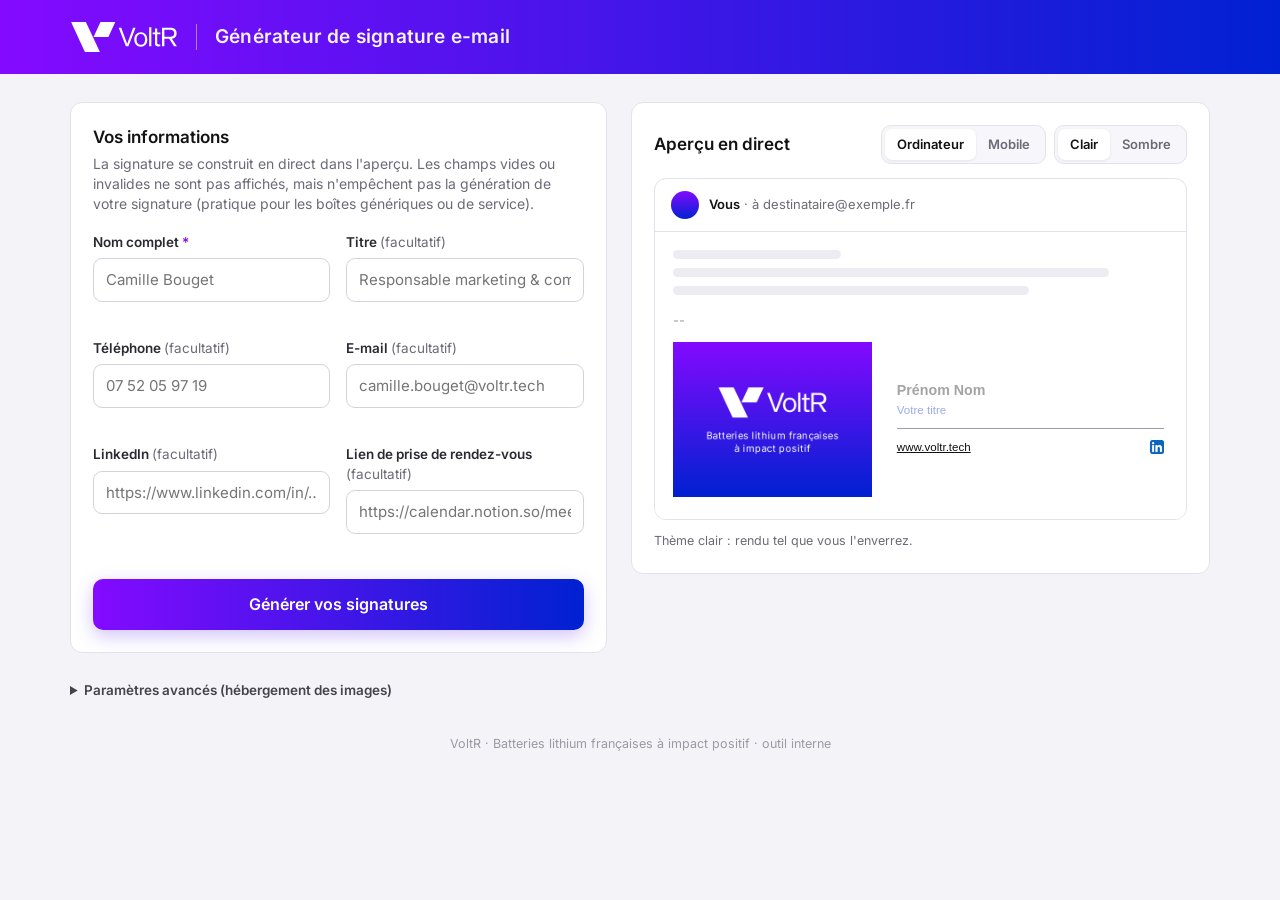
==== commit a589aed3: "UX : états des champs, titre facultatif, accroche figée - Contours : gris (vide), violet (actif), ve" ====
--- a/index.html
+++ b/index.html
@@ -53,19 +53,13 @@
   .f input[type=text],.f input[type=email],.f input[type=tel],.f input[type=url]{width:100%;border:1px solid #D3D3DD;border-radius:9px;padding:10px 12px;font:inherit;color:var(--ink);background:#fff;transition:border-color .15s,box-shadow .15s}
   .f input:focus{outline:none;border-color:var(--violet);box-shadow:0 0 0 3px rgba(132,10,255,.14)}
   .f input:disabled{background:var(--soft);color:#55556A}
-  .f input.bad{border-color:#E7A29F}
+  /* Field states: empty = grey, focused = violet, valid = green, invalid = orange (same as warnings) */
+  .f input.valid:not(:focus){border-color:var(--ok)}
+  .f input.invalid:not(:focus){border-color:var(--warn)}
   .hint{font-size:12.5px;color:var(--muted);min-height:17px}
   .hint.ok{color:var(--ok)} .hint.warn{color:var(--warn)} .hint.err{color:var(--err)}
+  .f input:focus ~ .hint{visibility:hidden}
   .divider{height:1px;background:var(--line);margin:20px 0}
-  .baseline-head{display:flex;align-items:center;justify-content:space-between;gap:12px;flex-wrap:wrap}
-  .lock{display:inline-flex;align-items:center;gap:8px;font-size:13.5px;color:#2A2A33;cursor:pointer;user-select:none}
-  .lock input{width:16px;height:16px;accent-color:var(--violet)}
-  .counter{font-variant-numeric:tabular-nums}
-  .host-status{margin-top:10px;padding:10px 12px;border-radius:9px;font-size:13px;display:none}
-  .host-status.show{display:block}
-  .host-status.warn{background:#FFF6E8;border:1px solid #F3D3A1;color:#6B3D00}
-  .host-status.ok{background:#EAF7F0;border:1px solid #BFE5CF;color:#0B5A35}
-  .host-status .row{display:flex;gap:10px;align-items:center;justify-content:space-between;flex-wrap:wrap;margin-top:6px}
 
   .btn{display:inline-flex;align-items:center;justify-content:center;gap:8px;border-radius:10px;border:1px solid #D3D3DD;background:#fff;color:var(--ink);padding:10px 14px;font-weight:600;font-size:14px;cursor:pointer;transition:transform .08s,box-shadow .15s,background .15s;text-decoration:none;white-space:nowrap}
   .btn:hover{background:var(--soft)}
@@ -166,7 +160,7 @@
     <!-- ================= FORM ================= -->
     <section class="card" aria-labelledby="form-title">
       <h2 id="form-title">Vos informations</h2>
-      <p class="lead">La signature se construit en direct dans l'aperçu. Les champs vides ou invalides ne sont pas affichés.</p>
+      <p class="lead">La signature se construit en direct dans l'aperçu. Les champs vides ou invalides ne sont pas affichés, mais n'empêchent pas la génération de votre signature (pratique pour les boîtes génériques ou de service).</p>
 
       <form id="form" novalidate autocomplete="on">
         <div class="fields">
@@ -176,8 +170,8 @@
             <div class="hint" id="h-name"></div>
           </div>
           <div class="f">
-            <label for="title">Titre <span class="req">*</span></label>
-            <input type="text" id="title" name="title" maxlength="60" placeholder="Responsable marketing & communication" autocomplete="organization-title" required>
+            <label for="title">Titre <span class="opt">(facultatif)</span></label>
+            <input type="text" id="title" name="title" maxlength="60" placeholder="Responsable marketing & communication" autocomplete="organization-title">
             <div class="hint" id="h-title"></div>
           </div>
           <div class="f">
@@ -200,18 +194,6 @@
             <input type="url" id="rdv" name="rdv" maxlength="300" placeholder="https://calendar.notion.so/meet/…">
             <div class="hint" id="h-rdv"></div>
           </div>
-        </div>
-
-        <div class="divider"></div>
-
-        <div class="f full">
-          <div class="baseline-head">
-            <label for="baseline">Accroche du bloc VoltR</label>
-            <label class="lock"><input type="checkbox" id="lock" checked> Verrouiller l'accroche</label>
-          </div>
-          <input type="text" id="baseline" name="baseline" disabled>
-          <div class="hint" id="h-baseline"></div>
-          <div class="host-status" id="baseline-status" role="status"></div>
         </div>
 
         <button type="submit" class="btn primary big" id="generate">Générer vos signatures</button>
@@ -266,10 +248,6 @@
         <button type="button" class="btn small" id="asset-reset">Par défaut</button>
       </div>
       <div class="hint" id="asset-status"></div>
-      <div class="row">
-        <button type="button" class="btn small" id="dl-default-block">Télécharger le bloc par défaut (PNG)</button>
-        <button type="button" class="btn small" id="dl-icon">Télécharger l'icône LinkedIn (PNG)</button>
-      </div>
     </div>
   </details>
 
@@ -287,7 +265,6 @@
    ===================================================================== */
 var CFG = {
   DEFAULT_BASELINE: 'Batteries lithium françaises à impact positif',
-  BASELINE_MAX: 52,
   WEBSITE_URL: 'https://www.voltr.tech',
   WEBSITE_LABEL: 'www.voltr.tech',
   LINKEDIN_COMPANY: 'https://www.linkedin.com/company/voltr/home/',
@@ -297,7 +274,6 @@
   // the images are taken from the "assets/" folder next to the page.
   FALLBACK_ASSET_BASE: 'https://giageniusgui.github.io/VoltR-Signature-Generator/assets/',
   BLOCK_FILE: 'signature-block.png',
-  CUSTOM_BLOCK_DIR: 'blocks/',
   ICON_FILE: 'linkedin.png',
   C: { ink:'#121212', title:'#0021D1', rule:'#9C9CA8', violet:'#840AFF', blue:'#0021D1', linkedin:'#0A66C2' },
   FONT_STD: "'Helvetica Neue',Helvetica,Arial,sans-serif",
@@ -330,11 +306,6 @@
 function clean(s){ return String(s||'').normalize('NFC').replace(/\s+/g,' ').trim(); }
 function store(k,v){ try{ if(v===null) localStorage.removeItem(k); else localStorage.setItem(k,v); }catch(e){} }
 function load(k){ try{ return localStorage.getItem(k); }catch(e){ return null; } }
-function hash8(s){ // FNV-1a 32 bits
-  var h = 0x811c9dc5;
-  for (var i=0;i<s.length;i++){ h ^= s.charCodeAt(i); h = Math.imul(h, 0x01000193) >>> 0; }
-  return ('0000000'+h.toString(16)).slice(-8);
-}
 function slug(s){ return clean(s).normalize('NFD').replace(/[̀-ͯ]/g,'').replace(/[^A-Za-z0-9]+/g,'-').replace(/^-|-$/g,'') || 'signature'; }
 
 /* ---------- Field normalisation / validation ---------- */
@@ -481,9 +452,7 @@
 }
 var assetBase = detectAssetBase();
 function normBase(b){ b = clean(b); return b && !/\/$/.test(b) ? b+'/' : b; }
-function isDefaultBaseline(b){ return clean(b) === CFG.DEFAULT_BASELINE; }
-function blockFile(b){ return isDefaultBaseline(b) ? CFG.BLOCK_FILE : CFG.CUSTOM_BLOCK_DIR + 'b-' + hash8(clean(b)) + '.png'; }
-function blockUrl(b){ return assetBase + blockFile(b); }
+function blockUrl(){ return assetBase + CFG.BLOCK_FILE; }
 function iconUrl(){ return assetBase + CFG.ICON_FILE; }
 var probeCache = {};
 function probe(url){
@@ -500,7 +469,6 @@
    SIGNATURE BUILDERS
    ===================================================================== */
 function readModel(){
-  var baseline = $('lock').checked ? CFG.DEFAULT_BASELINE : (clean($('baseline').value) || CFG.DEFAULT_BASELINE);
   return {
     name: clean($('name').value),
     title: clean($('title').value),
@@ -508,7 +476,7 @@
     email: parseEmail($('email').value),
     linkedin: parseLinkedin($('linkedin').value),
     rdv: parseRdv($('rdv').value),
-    baseline: baseline
+    baseline: CFG.DEFAULT_BASELINE
   };
 }
 
@@ -523,7 +491,7 @@
   var name = m.name, title = m.title, ph = {};
   if (P){
     if (!name){ name = 'Prénom Nom'; ph.name = true; }
-    if (!title){ title = 'Votre titre'; ph.title = true; }
+    if (!title && ph.name){ title = 'Votre titre'; ph.title = true; }
   }
   var alt = 'VoltR – ' + m.baseline;
   var baseText = 'font-family:'+F+';';
@@ -552,13 +520,13 @@
   +   '<td width="'+L.gap+'" style="width:'+L.gap+'px;min-width:'+L.gap+'px;font-size:0;line-height:0;">&nbsp;</td>'
   +   '<td width="'+L.colW+'" valign="middle" style="width:'+L.colW+'px;padding:0;vertical-align:middle;">'
   +    '<table '+tbl+' width="'+L.colW+'" style="'+tStyle+'width:'+L.colW+'px;">'
-  +     '<tr><td style="padding:0 0 4px 0;'+baseText+'font-size:'+L.name+'px;line-height:'+L.nameLH+'px;font-weight:bold;color:'+C.ink+';"'+r('ink')+'>'
+  +     '<tr><td style="padding:0 0 '+(title ? '4px' : '11px')+' 0;'+(title ? '' : 'border-bottom:1px solid '+C.rule+';')+baseText+'font-size:'+L.name+'px;line-height:'+L.nameLH+'px;font-weight:bold;color:'+C.ink+';"'+r('ink')+'>'
   +       (P ? '<span'+k('name')+(ph.name?' class="ph"':'')+'>'+esc(name)+'</span>' : esc(name))
+  +       (P && !title ? '<span data-r="rule" style="display:none"></span>' : '')
   +     '</td></tr>'
-  +     '<tr><td style="padding:0 0 11px 0;border-bottom:1px solid '+C.rule+';'+baseText+'font-size:'+L.title+'px;line-height:'+L.titleLH+'px;color:'+C.title+';"'+r('title')+'>'
+  +     (title ? '<tr><td style="padding:0 0 11px 0;border-bottom:1px solid '+C.rule+';'+baseText+'font-size:'+L.title+'px;line-height:'+L.titleLH+'px;color:'+C.title+';"'+r('title')+'>'
   +       (P ? '<span'+k('title')+(ph.title?' class="ph"':'')+'>'+esc(title)+'</span>' : esc(title))
-  +       (P ? '<span data-r="rule" style="display:none"></span>' : '')
-  +     '</td></tr>'
+  +     '</td></tr>' : '')
   +     '<tr><td style="padding:11px 0 0 0;">'
   +      '<table '+tbl+' width="100%" style="'+tStyle+'width:100%;">'
   +       '<tr>'
@@ -578,7 +546,7 @@
 }
 
 function buildText(m){
-  var out = [m.name, m.title, '', 'VoltR – ' + m.baseline];
+  var out = [m.name]; if (m.title) out.push(m.title); out.push('', 'VoltR – ' + m.baseline);
   if (m.phone.state==='ok') out.push(m.phone.display);
   if (m.email.state==='ok') out.push(m.email.display);
   out.push(CFG.WEBSITE_LABEL);
@@ -588,7 +556,7 @@
 }
 
 function variant(m, kind){
-  var img = blockUrl(m.baseline), icon = iconUrl();
+  var img = blockUrl(), icon = iconUrl();
   if (kind==='outlook') return buildHtml(m, {layout:CFG.DESKTOP, font:CFG.FONT_OUTLOOK, img:img, icon:icon});
   if (kind==='compact') return buildHtml(m, {layout:CFG.COMPACT, font:CFG.FONT_STD, img:img, icon:icon});
   return buildHtml(m, {layout:CFG.DESKTOP, font:CFG.FONT_STD, img:img, icon:icon});
@@ -637,47 +605,25 @@
 /* =====================================================================
    FORM FEEDBACK
    ===================================================================== */
-function hint(id, cls, text){ var h = $('h-'+id); h.className = 'hint' + (cls ? ' '+cls : ''); h.textContent = text || ''; $(id) && $(id).classList.toggle('bad', cls==='err'); }
+var touched = {}; // fields left at least once: the invalid state shows only after leaving the field
+function fieldState(id, st, msg){
+  var el = $(id), h = $('h-'+id);
+  var show = touched[id] || st==='missing';
+  el.classList.toggle('valid', st==='ok');
+  el.classList.toggle('invalid', show && (st==='bad' || st==='missing'));
+  h.className = 'hint' + (show && msg ? ' warn' : '');
+  h.textContent = show && msg ? msg : '';
+}
 
 function updateHints(showRequired){
   var m = readModel();
-  hint('name', !m.name && showRequired ? 'err' : '', !m.name && showRequired ? 'Champ obligatoire.' : '');
-  hint('title', !m.title && showRequired ? 'err' : '', !m.title && showRequired ? 'Champ obligatoire.' : '');
-  hint('phone', m.phone.state==='bad' ? 'warn' : m.phone.state==='ok' ? 'ok' : '',
-    m.phone.state==='bad' ? 'Numéro non reconnu : il ne sera pas affiché.' : m.phone.state==='ok' ? 'Affiché : ' + m.phone.display : '');
-  hint('email', m.email.state==='bad' ? 'warn' : '', m.email.state==='bad' ? 'Adresse invalide : elle ne sera pas affichée.' : '');
-  hint('linkedin', m.linkedin.state==='ok' ? 'ok' : m.linkedin.state==='bad' ? 'warn' : '',
-    m.linkedin.state==='ok' ? 'Lien vers votre profil.' :
-    m.linkedin.state==='bad' ? 'Profil non reconnu (format linkedin.com/in/…) : l\'icône mènera à la page VoltR.' :
-    'Vide : l\'icône mènera à la page LinkedIn de VoltR.');
-  hint('rdv', m.rdv.state==='bad' ? 'warn' : '', m.rdv.state==='bad' ? 'Lien invalide : « Prendre rendez-vous » ne sera pas affiché.' : m.rdv.state==='empty' ? 'Vide : la ligne « Prendre rendez-vous » est masquée.' : '');
-  var b = $('baseline').value.length;
-  hint('baseline', '', $('lock').checked ? 'Accroche officielle (verrouillée).' : b + ' / ' + CFG.BASELINE_MAX + ' caractères');
-  $('h-baseline').classList.add('counter');
-  return !!(m.name && m.title);
-}
-
-/* Custom baseline: the image must exist on the host for recipients to see it. */
-var statusSeq = 0;
-function updateBaselineStatus(){
-  var m = readModel(), box = $('baseline-status'), seq = ++statusSeq;
-  if (isDefaultBaseline(m.baseline)){ box.className = 'host-status'; box.innerHTML = ''; return; }
-  var file = blockFile(m.baseline), url = blockUrl(m.baseline);
-  box.className = 'host-status show warn';
-  box.innerHTML = 'Vérification de l\'image hébergée…';
-  probe(url).then(function(ok){
-    if (seq !== statusSeq) return;
-    if (ok){
-      box.className = 'host-status show ok';
-      box.innerHTML = '✓ Image de cette accroche déjà en ligne (<code>'+esc(file)+'</code>).';
-    } else {
-      box.className = 'host-status show warn';
-      box.innerHTML = '<b>Accroche personnalisée :</b> son image doit être publiée pour que vos destinataires la voient. '
-        + 'Téléchargez-la puis déposez-la dans le dossier <code>assets/'+esc(CFG.CUSTOM_BLOCK_DIR)+'</code> du site (nom de fichier à conserver : <code>'+esc(file.split('/').pop())+'</code>).'
-        + '<div class="row"><span></span><button type="button" class="btn small" id="dl-custom-block">Télécharger l\'image</button></div>';
-      $('dl-custom-block').onclick = function(){ download(file.split('/').pop(), renderBlock(m.baseline, 2)); };
-    }
-  });
+  fieldState('name', m.name ? 'ok' : (showRequired ? 'missing' : 'empty'), m.name ? '' : 'Champ obligatoire.');
+  fieldState('title', m.title ? 'ok' : 'empty', '');
+  fieldState('phone', m.phone.state, m.phone.state==='bad' ? 'Numéro non reconnu : il ne sera pas affiché.' : '');
+  fieldState('email', m.email.state, m.email.state==='bad' ? 'Adresse invalide : elle ne sera pas affichée.' : '');
+  fieldState('linkedin', m.linkedin.state, m.linkedin.state==='bad' ? 'Profil non reconnu (format linkedin.com/in/…) : l\'icône mènera à la page VoltR.' : '');
+  fieldState('rdv', m.rdv.state, m.rdv.state==='bad' ? 'Lien invalide : « Prendre rendez-vous » ne sera pas affiché.' : '');
+  return !!m.name;
 }
 
 /* =====================================================================
@@ -810,7 +756,7 @@
 
 function actionRun(kind){
   var m = readModel();
-  if (!m.name || !m.title){ updateHints(true); toast('Renseignez le nom et le titre.', true); return; }
+  if (!m.name){ updateHints(true); toast('Renseignez votre nom.', true); return; }
   var text = buildText(m), p;
   switch(kind){
     case 'rich':    p = copyRich(variant(m,'desktop'), text); break;
@@ -887,11 +833,9 @@
    WIRING
    ===================================================================== */
 var FIELDS = ['name','title','phone','email','linkedin','rdv'];
-var baselineTimer;
 
 function saveForm(){
   var o = {}; FIELDS.forEach(function(f){ o[f] = $(f).value; });
-  o.lock = $('lock').checked; o.baseline = $('baseline').value;
   store('voltr.form', JSON.stringify(o));
 }
 function restoreForm(){
@@ -899,7 +843,6 @@
   try{
     var o = JSON.parse(raw);
     FIELDS.forEach(function(f){ if (typeof o[f]==='string') $(f).value = o[f]; });
-    if (o.lock === false){ $('lock').checked = false; $('baseline').disabled = false; if (typeof o.baseline==='string') $('baseline').value = o.baseline.slice(0, CFG.BASELINE_MAX); }
   }catch(e){}
 }
 
@@ -910,22 +853,17 @@
   if (state.generated) renderResults();
 }
 
-$('baseline').value = CFG.DEFAULT_BASELINE;
-$('baseline').maxLength = CFG.BASELINE_MAX;
 restoreForm();
 
-FIELDS.forEach(function(f){ $(f).addEventListener('input', onChange); });
-$('baseline').addEventListener('input', function(){
-  updateHints(false); saveForm();
-  clearTimeout(baselineTimer);
-  baselineTimer = setTimeout(function(){ renderPreview(); updateBaselineStatus(); if (state.generated) renderResults(); }, 250);
+FIELDS.forEach(function(f){
+  $(f).addEventListener('input', onChange);
+  $(f).addEventListener('blur', function(){
+    if (clean(this.value)) touched[f] = true;
+    if (f==='phone'){ var ph = parsePhone(this.value); if (ph.state==='ok' && this.value !== ph.display){ this.value = ph.display; saveForm(); } }
+    updateHints(false);
+  });
 });
-$('lock').addEventListener('change', function(){
-  var locked = this.checked;
-  $('baseline').disabled = locked;
-  if (locked) $('baseline').value = CFG.DEFAULT_BASELINE; else $('baseline').focus();
-  onChange(); updateBaselineStatus();
-});
+FIELDS.forEach(function(f){ if (clean($(f).value)) touched[f] = true; });
 
 document.querySelectorAll('[data-device]').forEach(function(b){
   b.addEventListener('click', function(){
@@ -948,8 +886,8 @@
 $('form').addEventListener('submit', function(e){
   e.preventDefault();
   if (!updateHints(true)){
-    toast('Renseignez le nom et le titre.', true);
-    (!clean($('name').value) ? $('name') : $('title')).focus();
+    toast('Renseignez votre nom.', true);
+    $('name').scrollIntoView({behavior:'smooth', block:'center'});
     return;
   }
   state.generated = true;
@@ -962,16 +900,14 @@
   var v = normBase($('asset-base').value);
   if (!parseUrl(v)){ toast('Adresse invalide.', true); return; }
   assetBase = v; store('voltr.assetBase', v); probeCache = {};
-  checkHost(state.generated); updateBaselineStatus(); if (state.generated) renderResults();
+  checkHost(state.generated); if (state.generated) renderResults();
   toast('Adresse enregistrée');
 };
 $('asset-reset').onclick = function(){
   store('voltr.assetBase', null); assetBase = detectAssetBase(); probeCache = {};
-  checkHost(state.generated); updateBaselineStatus(); if (state.generated) renderResults();
+  checkHost(state.generated); if (state.generated) renderResults();
   toast('Adresse par défaut rétablie');
 };
-$('dl-default-block').onclick = function(){ download(CFG.BLOCK_FILE, renderBlock(CFG.DEFAULT_BASELINE, 2)); };
-$('dl-icon').onclick = function(){ download(CFG.ICON_FILE, renderIcon(3)); };
 $('adv').addEventListener('toggle', function(){ if (this.open) checkHost(false); });
 
 document.querySelectorAll('[data-device]').forEach(function(x){ x.setAttribute('aria-pressed', x.getAttribute('data-device')===state.device ? 'true' : 'false'); });
@@ -979,20 +915,19 @@
 /* First paint: draw immediately, redraw once the embedded font is ready. */
 updateHints(false);
 renderPreview();
-updateBaselineStatus();
 fontsReady.then(function(){ localBlock.text = null; renderPreview(); });
 
 /* Public hooks used by tools/build-assets.cjs */
 window.VoltRSignature = {
   ready: fontsReady,
   renderBlock: renderBlock, renderIcon: renderIcon,
-  blockFile: blockFile, config: CFG,
+  config: CFG,
   build: function(data, kind){
     var m = {
       name: clean(data.name), title: clean(data.title),
       phone: parsePhone(data.phone||''), email: parseEmail(data.email||''),
       linkedin: parseLinkedin(data.linkedin||''), rdv: parseRdv(data.rdv||''),
-      baseline: clean(data.baseline) || CFG.DEFAULT_BASELINE
+      baseline: CFG.DEFAULT_BASELINE
     };
     return kind==='text' ? buildText(m) : variant(m, kind||'desktop');
   }
